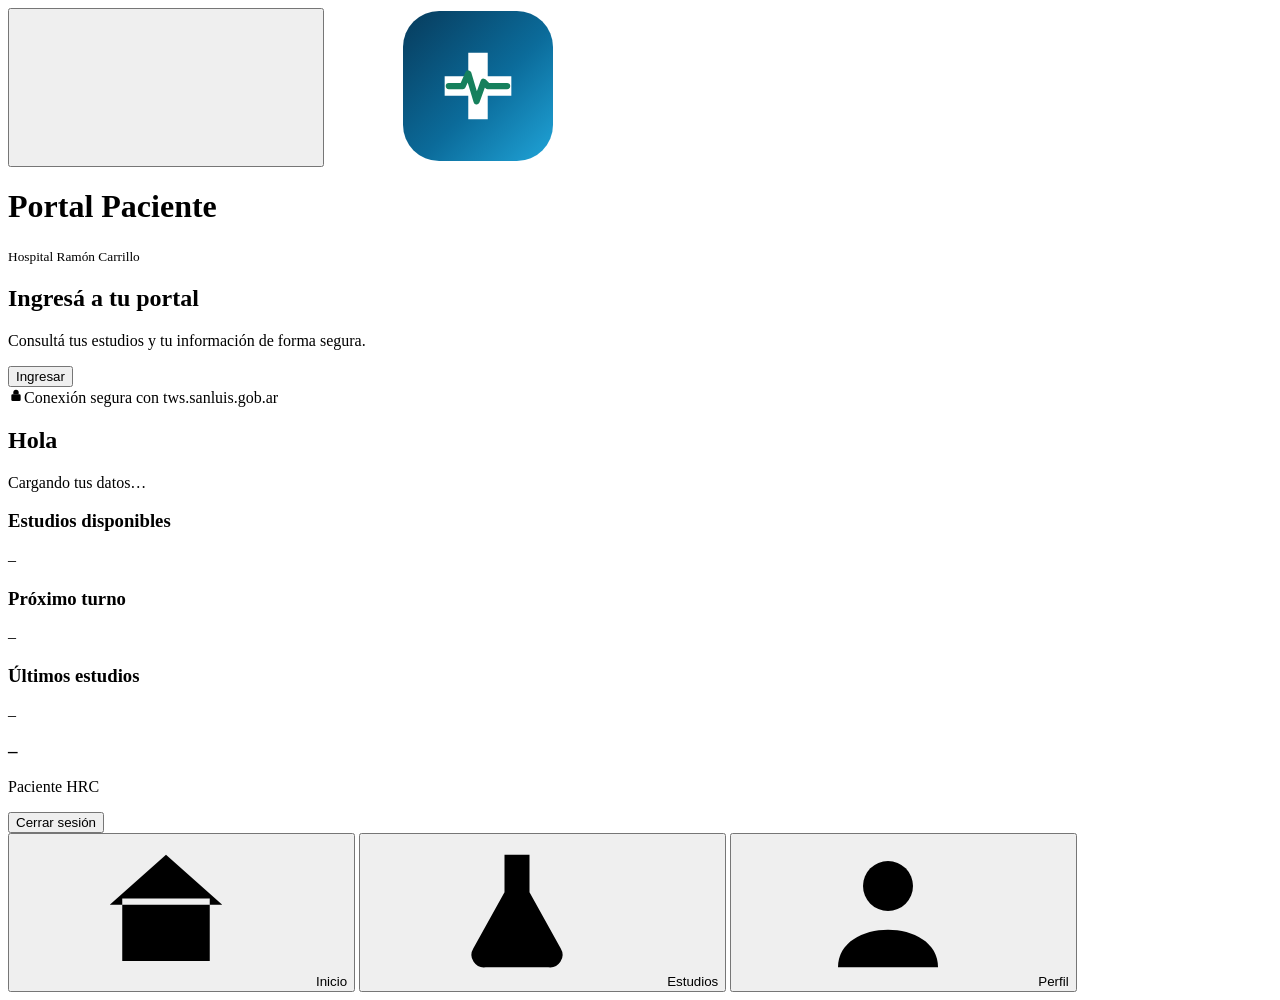
==== app/src/main/assets/index.html @ e502cd29 "FASE 7: AGREGAR UI OFFLINE INDEX.HTML" ====
<!DOCTYPE html>
<html lang="es">
<head>
<meta charset="utf-8">
<meta name="viewport" content="width=device-width, initial-scale=1, viewport-fit=cover">
<meta name="color-scheme" content="light dark">
<title>Portal Paciente HRC</title>
<link rel="stylesheet" href="style.css">
</head>
<body>
<svg width="0" height="0" style="position:absolute" aria-hidden="true">
 <defs><linearGradient id="g" x1="0" y1="0" x2="1" y2="1"><stop offset="0" stop-color="#073B5C"/><stop offset=".55" stop-color="#0B6B9A"/><stop offset="1" stop-color="#20A4D8"/></linearGradient></defs>
 <symbol id="i-logo" viewBox="0 0 108 108"><rect width="108" height="108" rx="26" fill="url(#g)"/><path d="M47 30h14v17h17v14H61v17H47V61H30V47h17z" fill="#fff"/><path d="M33 54h10l4-9 6 20 5-14 3 3h14" fill="none" stroke="#16805C" stroke-width="4.5" stroke-linecap="round" stroke-linejoin="round"/></symbol>
 <symbol id="i-bell" viewBox="0 0 24 24"><path d="M6 8a6 6 0 0112 0c0 7 3 8 3 8H3s3-1 3-8M10 20a2 2 0 004 0"/></symbol>
 <symbol id="i-menu" viewBox="0 0 24 24"><path d="M4 7h16M4 12h16M4 17h16"/></symbol>
 <symbol id="i-logout" viewBox="0 0 24 24"><path d="M9 21H5a2 2 0 01-2-2V5a2 2 0 012-2h4M16 17l5-5-5-5M21 12H9"/></symbol>
 <symbol id="i-home" viewBox="0 0 24 24"><path d="M3 11l9-8 9 8M5 10v10h14V10"/></symbol>
 <symbol id="i-flask" viewBox="0 0 24 24"><path d="M9 3h6M10 3v6l-5 9a2 2 0 002 3h10a2 2 0 002-3l-5-9V3"/></symbol>
 <symbol id="i-user" viewBox="0 0 24 24"><circle cx="12" cy="8" r="4"/><path d="M4 21c0-4 4-6 8-6s8 2 8 6"/></symbol>
 <symbol id="i-cal" viewBox="0 0 24 24"><rect x="3" y="5" width="18" height="16" rx="3"/><path d="M8 3v4M16 3v4M3 10h18"/></symbol>
 <symbol id="i-dl" viewBox="0 0 24 24"><path d="M12 4v12m0 0l-4-4m4 4l4-4M5 20h14"/></symbol>
 <symbol id="i-lock" viewBox="0 0 24 24"><rect x="5" y="11" width="14" height="10" rx="2"/><path d="M8 11V8a4 4 0 018 0v3"/></symbol>
</svg>

<div id="app">
 <header class="top">
  <button class="menu-btn" id="menuBtn" aria-label="Abrir menú"><svg><use href="#i-menu"/></svg></button>
  <svg class="mark"><use href="#i-logo"/></svg>
  <div class="grow"><h1>Portal Paciente</h1><small>Hospital Ramón Carrillo</small></div>
  <button class="bell" id="bell" aria-label="Notificaciones" hidden><svg><use href="#i-bell"/></svg><span class="badge" id="badge" hidden>0</span></button>
 </header>
 <div id="banner" class="banner" hidden></div>

 <section class="screen on" id="login">
  <div class="card">
   <h2>Ingresá a tu portal</h2>
   <p>Consultá tus estudios y tu información de forma segura.</p>
   <button class="btn" id="loginBtn">Ingresar</button>
  </div>
  <div class="secure"><svg width="16" height="16" class="sv"><use href="#i-lock"/></svg>Conexión segura con tws.sanluis.gob.ar</div>
 </section>

 <section class="screen" id="home">
  <div class="card"><h2 id="hello">Hola</h2><p id="helloSub">Cargando tus datos…</p></div>
  <div class="stats">
   <div class="card"><h3>Estudios disponibles</h3><div class="big" id="statExams">–</div></div>
   <div class="card"><h3>Próximo turno</h3><div class="big" id="statNext">–</div></div>
  </div>
  <div class="card"><h3>Últimos estudios</h3><div id="recent"></div></div>
 </section>

 <section class="screen" id="exams">
  <div class="filters" id="filters"></div>
  <div class="card"><div id="examList"></div></div>
 </section>

 <section class="screen" id="profile">
  <div class="card row"><div class="avatar" id="avatar">–</div><div class="grow"><h2 id="pName" style="font-size:19px">–</h2><p>Paciente HRC</p></div></div>
  <div class="card" id="pData"></div>
  <button class="btn ghost" id="logoutBtn">Cerrar sesión</button>
 </section>

 <nav class="nav off" id="nav" aria-label="Navegación principal">
  <button data-go="home" class="on"><svg><use href="#i-home"/></svg>Inicio</button>
  <button data-go="exams"><svg><use href="#i-flask"/></svg>Estudios</button>
  <button data-go="profile"><svg><use href="#i-user"/></svg>Perfil</button>
 </nav>
</div>
<div class="drawer" id="drawer" hidden><aside class="dpanel" role="dialog" aria-label="Menú">
  <div class="dhead" data-auth><div class="avatar" id="dAvatar">MP</div><div class="grow"><b id="dName">María Pérez</b><span class="s" id="dDni">DNI 30.123.456</span></div></div>
  <p id="dGuest" class="dguest" hidden>Ingresá para ver tus estudios y tus datos.</p>
  <button class="ditem" data-go="home" data-auth><svg><use href="#i-home"/></svg>Inicio</button>
  <button class="ditem" data-go="exams" data-auth><svg><use href="#i-flask"/></svg>Estudios</button>
  <button class="ditem" data-go="profile" data-auth><svg><use href="#i-user"/></svg>Mi perfil</button>
  <button class="ditem" data-act="notif" data-auth><svg><use href="#i-bell"/></svg>Notificaciones<span class="badge" id="dBadge" hidden>0</span></button>
  <div class="dsep" data-auth></div>
  <button class="ditem" data-go="login" data-act="logout" data-auth><svg><use href="#i-logout"/></svg>Cerrar sesión</button>
  <div class="dfoot" id="dfoot">Portal Paciente HRC · tws.sanluis.gob.ar</div>
 </aside></div>
<div class="sheet" id="sheet" hidden><div class="panel" role="dialog" aria-label="Notificaciones">
 <div class="row" style="margin-bottom:6px"><h2 class="grow" style="font-size:18px">Notificaciones</h2><button class="link-btn" id="markAll">Marcar como leídas</button></div>
 <div id="notifList"></div></div></div>
<div id="toast" class="toast" role="status" aria-live="polite"></div>
<script src="app.js"></script>
</body>
</html>
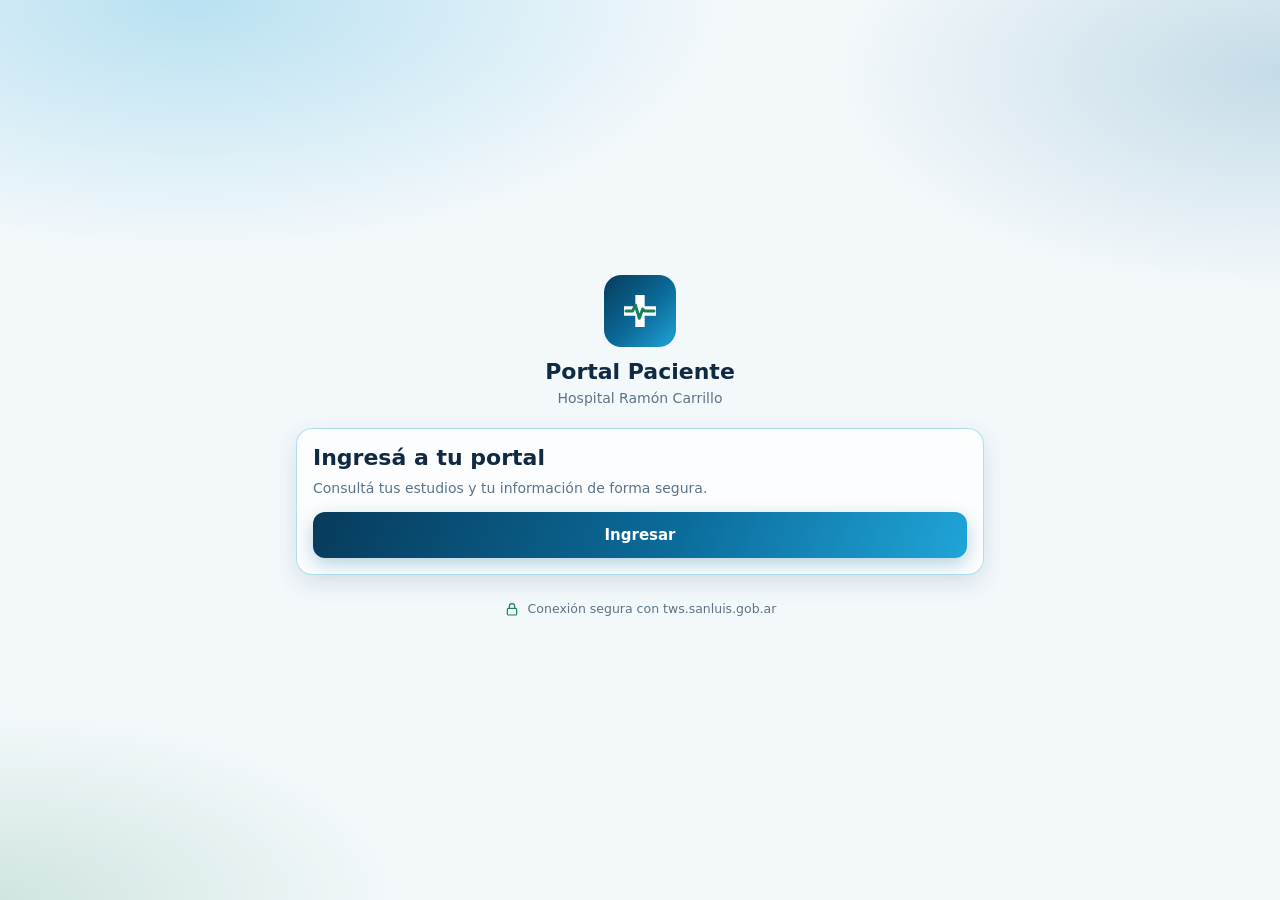
==== commit 17080601: "FASE 7: OCULTAR HEADER EN LOGIN Y ALINEAR PANTALLA CON EL ZIP" ====
--- a/app/src/main/assets/index.html
+++ b/app/src/main/assets/index.html
@@ -7,7 +7,7 @@
 <title>Portal Paciente HRC</title>
 <link rel="stylesheet" href="style.css">
 </head>
-<body>
+<body class="is-login">
 <svg width="0" height="0" style="position:absolute" aria-hidden="true">
  <defs><linearGradient id="g" x1="0" y1="0" x2="1" y2="1"><stop offset="0" stop-color="#073B5C"/><stop offset=".55" stop-color="#0B6B9A"/><stop offset="1" stop-color="#20A4D8"/></linearGradient></defs>
  <symbol id="i-logo" viewBox="0 0 108 108"><rect width="108" height="108" rx="26" fill="url(#g)"/><path d="M47 30h14v17h17v14H61v17H47V61H30V47h17z" fill="#fff"/><path d="M33 54h10l4-9 6 20 5-14 3 3h14" fill="none" stroke="#16805C" stroke-width="4.5" stroke-linecap="round" stroke-linejoin="round"/></symbol>
@@ -23,7 +23,7 @@
 </svg>
 
 <div id="app">
- <header class="top">
+ <header class="top" id="topBar" hidden>
   <button class="menu-btn" id="menuBtn" aria-label="Abrir menú"><svg><use href="#i-menu"/></svg></button>
   <svg class="mark"><use href="#i-logo"/></svg>
   <div class="grow"><h1>Portal Paciente</h1><small>Hospital Ramón Carrillo</small></div>
@@ -32,6 +32,11 @@
  <div id="banner" class="banner" hidden></div>
 
  <section class="screen on" id="login">
+  <div class="login-hero">
+   <svg class="login-logo" aria-hidden="true"><use href="#i-logo"/></svg>
+   <h1 class="login-title">Portal Paciente</h1>
+   <p class="login-sub">Hospital Ramón Carrillo</p>
+  </div>
   <div class="card">
    <h2>Ingresá a tu portal</h2>
    <p>Consultá tus estudios y tu información de forma segura.</p>
--- a/app/src/main/assets/style.css
+++ b/app/src/main/assets/style.css
@@ -0,0 +1,93 @@
+:root{
+  --bg:#F3F8FB;--ink:#102A43;--muted:#5B7389;--navy:#073B5C;--blue:#0B6B9A;--accent:#20A4D8;--green:#16805C;
+  --glass:rgba(255,255,255,.72);--line:rgba(32,164,216,.35);--shadow:0 8px 24px rgba(7,59,92,.12);
+  --field:#fff;--chipg:rgba(22,128,92,.12);--chipa:rgba(32,164,216,.14);color-scheme:light dark;
+}
+@media(prefers-color-scheme:dark){:root{
+  --bg:#071A2B;--ink:#E6F1FA;--muted:#8FB0C8;--blue:#4FC3F7;--accent:#4FC3F7;--green:#3FCF9B;
+  --glass:rgba(12,35,56,.72);--line:rgba(79,195,247,.32);--shadow:0 10px 28px rgba(0,0,0,.4);
+  --field:rgba(255,255,255,.06);--chipg:rgba(63,207,155,.14);--chipa:rgba(79,195,247,.14)}}
+*,*::before,*::after{box-sizing:border-box;-webkit-tap-highlight-color:transparent}
+html,body{height:100%;margin:0}
+body{color:var(--ink);font-family:Roboto,system-ui,"Segoe UI",sans-serif;-webkit-font-smoothing:antialiased;
+ background:
+ radial-gradient(60% 40% at 15% 0%,rgba(32,164,216,.28),transparent 70%),
+ radial-gradient(50% 35% at 100% 8%,rgba(11,107,154,.20),transparent 70%),
+ radial-gradient(45% 30% at 0% 100%,rgba(22,128,92,.16),transparent 70%),var(--bg);
+ background-attachment:fixed}
+#app{display:flex;flex-direction:column;height:100%;max-width:720px;margin:0 auto}
+.top{display:flex;align-items:center;gap:10px;padding:12px 16px;background:var(--glass);backdrop-filter:blur(12px);-webkit-backdrop-filter:blur(12px);border-bottom:1px solid var(--line)}
+.top[hidden]{display:none!important}
+.top h1{margin:0;font-size:16px;font-weight:700}
+.top small{display:block;color:var(--muted);font-size:11.5px}
+.mark{width:34px;height:34px;flex:none}
+.grow{flex:1;min-width:0}
+.bell,.menu-btn{position:relative;width:40px;height:40px;flex:none;display:grid;place-items:center;border-radius:12px;border:1px solid var(--line);background:var(--chipa);color:var(--blue);cursor:pointer;transition:transform .12s}
+.bell:active,.menu-btn:active{transform:scale(.94)}
+.bell svg,.menu-btn svg{width:20px;height:20px;stroke:currentColor;fill:none;stroke-width:1.8;stroke-linecap:round;stroke-linejoin:round}
+.badge{position:absolute;top:-5px;right:-5px;min-width:18px;height:18px;padding:0 5px;border-radius:9px;background:#D64545;color:#fff;font-size:11px;font-weight:700;display:grid;place-items:center;border:2px solid var(--bg)}
+.banner{margin:10px 16px 0;padding:10px 12px;border-radius:12px;font-size:13px;background:var(--chipa);border:1px solid var(--line);color:var(--ink)}
+.banner.warn{background:rgba(220,150,20,.14);border-color:rgba(220,150,20,.5)}
+.screen{flex:1;overflow-y:auto;padding:16px;display:none;-webkit-overflow-scrolling:touch}
+.screen.on{display:block}
+#login.on{display:flex;flex-direction:column;justify-content:center;min-height:100%;padding:24px 16px 32px}
+.login-hero{text-align:center;margin-bottom:20px}
+.login-logo{width:72px;height:72px;display:block;margin:0 auto 12px}
+.login-title{margin:0;font-size:22px;font-weight:700;color:var(--ink)}
+.login-sub{margin:4px 0 0;font-size:14px;color:var(--muted)}
+.card{background:var(--glass);border:1px solid var(--line);border-radius:16px;box-shadow:var(--shadow);backdrop-filter:blur(10px);-webkit-backdrop-filter:blur(10px);padding:16px;margin-bottom:14px}
+.screen.on .card{animation:rise .45s cubic-bezier(.2,.7,.2,1) both}
+.screen.on .card:nth-child(2){animation-delay:.06s}.screen.on .card:nth-child(3){animation-delay:.12s}
+@keyframes rise{from{opacity:0;transform:translateY(10px)}to{opacity:1;transform:none}}
+h2{margin:0 0 4px;font-size:22px;line-height:1.2}
+h3{margin:0 0 10px;font-size:14px;color:var(--muted);font-weight:600;letter-spacing:.3px}
+p{margin:6px 0 0;color:var(--muted);font-size:14px;line-height:1.45}
+.btn{display:block;width:100%;font:inherit;font-weight:700;font-size:15px;color:#fff;background:linear-gradient(110deg,var(--navy),var(--blue) 55%,var(--accent));border:0;border-radius:12px;padding:14px;margin-top:14px;cursor:pointer;box-shadow:0 6px 18px rgba(11,107,154,.30)}
+.btn:active{transform:scale(.98)}
+.btn.ghost{background:transparent;color:var(--blue);border:1px solid var(--line);box-shadow:none}
+.nav{display:flex;border-top:1px solid var(--line);background:var(--glass);backdrop-filter:blur(12px);-webkit-backdrop-filter:blur(12px)}
+.nav.off{display:none}
+.nav button{flex:1;display:flex;flex-direction:column;align-items:center;gap:4px;font:inherit;font-size:11px;color:var(--muted);background:none;border:0;padding:10px 0 8px;cursor:pointer}
+.nav button.on{color:var(--blue);font-weight:600}
+.nav svg{width:22px;height:22px;stroke:currentColor;fill:none;stroke-width:1.8;stroke-linecap:round;stroke-linejoin:round}
+.stats{display:grid;grid-template-columns:1fr 1fr;gap:12px}
+.big{font-size:28px;font-weight:700;color:var(--blue)}
+.item{display:flex;align-items:center;gap:12px;padding:12px 0;border-bottom:1px solid var(--line)}
+.item:last-child{border-bottom:0}
+.item b{display:block;font-size:14.5px}
+.item .s{font-size:12.5px;color:var(--muted)}
+.chip{font-size:11px;padding:3px 8px;border-radius:999px;background:var(--chipa);color:var(--blue);font-weight:600}
+.chip.ok{background:var(--chipg);color:var(--green)}
+.avatar{width:42px;height:42px;border-radius:50%;background:linear-gradient(135deg,var(--navy),var(--accent));color:#fff;display:flex;align-items:center;justify-content:center;font-weight:700;font-size:15px;flex:none}
+.row{display:flex;align-items:center;gap:12px}
+.filters{display:flex;gap:8px;overflow-x:auto;margin-bottom:12px;padding-bottom:4px}
+.filters button{font:inherit;font-size:13px;color:var(--muted);background:var(--glass);border:1px solid var(--line);border-radius:999px;padding:6px 14px;white-space:nowrap;cursor:pointer}
+.filters button.on{background:var(--blue);color:#fff;border-color:transparent}
+.secure{display:flex;align-items:center;justify-content:center;gap:8px;font-size:12.5px;color:var(--muted);margin-top:12px}
+.sv{stroke:var(--green);fill:none;stroke-width:1.8}
+.toast{position:fixed;bottom:80px;left:50%;transform:translateX(-50%) translateY(20px);background:var(--navy);color:#fff;padding:10px 16px;border-radius:12px;font-size:13.5px;opacity:0;pointer-events:none;transition:.25s;z-index:20}
+.toast.show{opacity:1;transform:translateX(-50%) translateY(0)}
+.sheet{position:fixed;inset:0;z-index:10;display:flex;align-items:flex-start;justify-content:flex-end;background:rgba(7,26,43,.35)}
+.sheet .panel{position:relative;width:min(360px,calc(100% - 24px));margin:8px 12px 0 auto;background:var(--bg);border:1px solid var(--line);border-radius:16px;box-shadow:var(--shadow);padding:14px;animation:drop .22s cubic-bezier(.2,.7,.2,1) both}
+.sheet .panel::before{content:"";position:absolute;top:-7px;right:18px;width:12px;height:12px;background:var(--bg);border-left:1px solid var(--line);border-top:1px solid var(--line);transform:rotate(45deg)}
+#notifList{max-height:min(55vh,400px);overflow-y:auto}
+@keyframes drop{from{opacity:0;transform:translateY(-12px) scale(.97)}to{opacity:1;transform:none}}
+.link-btn{font:inherit;font-size:13px;color:var(--blue);background:none;border:0;padding:6px;cursor:pointer}
+.dot{width:9px;height:9px;border-radius:50%;background:var(--accent);flex:none}
+.item.unread b{color:var(--ink)}
+.drawer{position:fixed;inset:0;z-index:9;display:flex;background:rgba(7,26,43,.45)}
+.drawer[hidden]{display:none}
+.dpanel{width:min(300px,84%);height:100%;display:flex;flex-direction:column;background:radial-gradient(80% 30% at 0% 0%,rgba(32,164,216,.25),transparent 70%),var(--bg);border-right:1px solid var(--line);padding:16px 12px;overflow-y:auto;animation:slide .25s cubic-bezier(.2,.7,.2,1) both}
+@keyframes slide{from{transform:translateX(-40px);opacity:0}to{transform:none;opacity:1}}
+.dhead{display:flex;align-items:center;gap:12px;padding:8px 8px 16px;margin-bottom:8px;border-bottom:1px solid var(--line)}
+.dhead .avatar{width:48px;height:48px;font-size:17px}
+.dhead b{display:block;font-size:15px}.dhead .s{font-size:12.5px;color:var(--muted)}
+.dguest{padding:8px 8px 16px;font-size:14px}
+.ditem{display:flex;align-items:center;gap:12px;width:100%;font:inherit;font-size:15px;color:var(--ink);background:none;border:0;border-radius:12px;padding:12px;cursor:pointer;text-align:left}
+.ditem svg{width:20px;height:20px;stroke:var(--blue);fill:none;stroke-width:1.8;stroke-linecap:round;stroke-linejoin:round;flex:none}
+.ditem.on{background:var(--chipa);font-weight:500}.ditem:active{background:var(--chipa)}
+.ditem .badge{position:static;margin-left:auto;border-color:transparent}
+.dsep{height:1px;background:var(--line);margin:8px 0}
+.dfoot{margin-top:auto;padding:16px 8px 0;font-size:12px;color:var(--muted)}
+[hidden]{display:none!important}
+@media(prefers-reduced-motion:reduce){*{animation:none!important;transition:none!important}}
